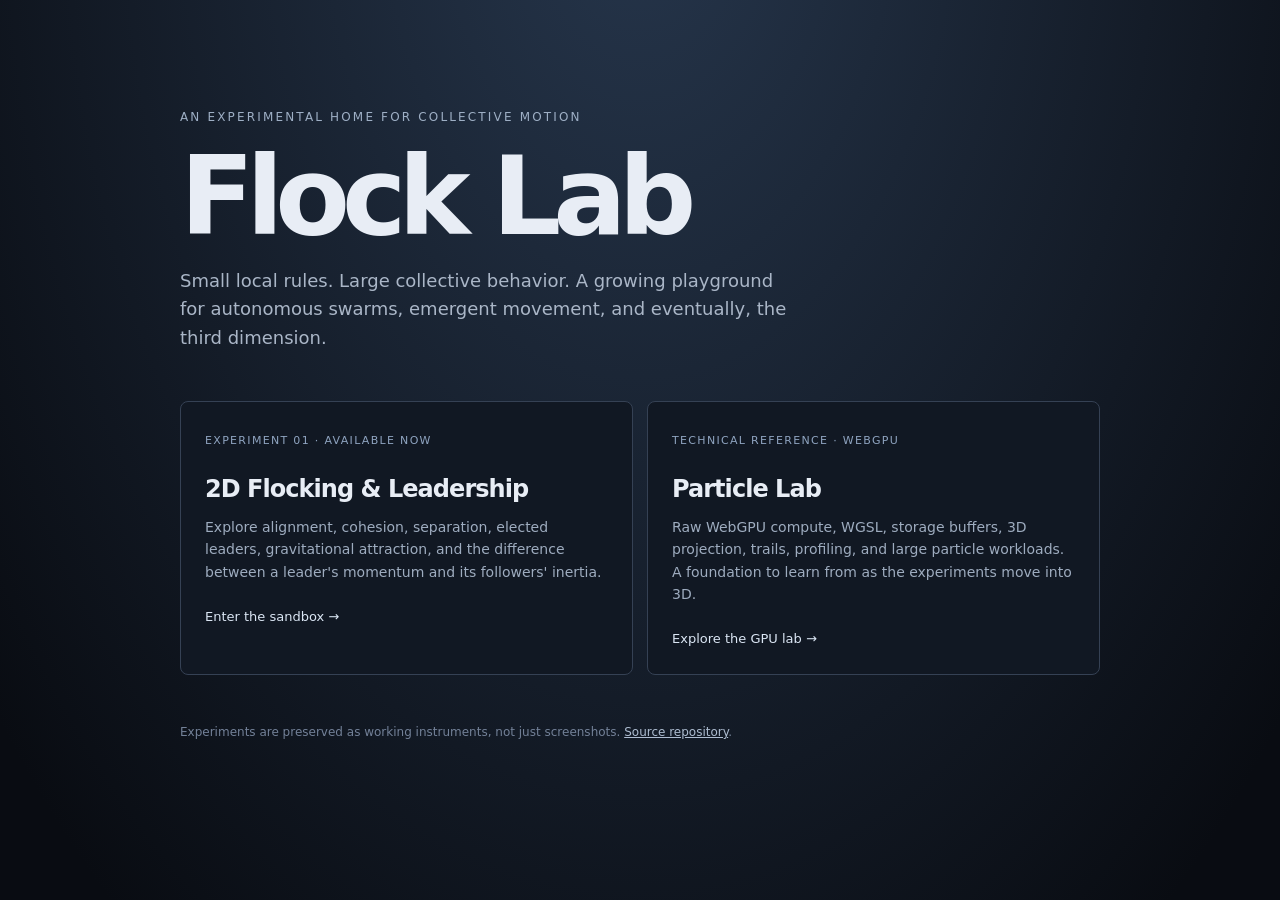
==== index.html @ 4a616946 "Migrate 2D Flock Lab and establish 3D research roadmap" ====
<!doctype html>
<html lang="en">
<head>
<meta charset="utf-8">
<meta name="viewport" content="width=device-width,initial-scale=1">
<meta name="color-scheme" content="dark">
<meta name="description" content="Flock Lab: experiments in emergent swarm behavior, autonomous agents, and 3D particle systems.">
<title>Flock Lab</title>
<style>
:root{color-scheme:dark;background:#090c12;color:#e8edf5;font:16px/1.6 ui-sans-serif,system-ui,-apple-system,"Segoe UI",sans-serif}
*{box-sizing:border-box}
body{margin:0;min-height:100vh;background:radial-gradient(ellipse at 50% -15%,#26364c 0,transparent 52rem),#090c12}
main{width:min(920px,calc(100% - 36px));margin:auto;padding:12vh 0 64px}
.kicker{color:#9eafc5;font-size:12px;letter-spacing:.18em;text-transform:uppercase}
h1{font-size:clamp(3.2rem,9vw,6.8rem);letter-spacing:-.075em;line-height:.95;font-weight:650;margin:18px 0}
.intro{max-width:620px;color:#aab6c7;font-size:18px}
.grid{display:grid;grid-template-columns:repeat(2,minmax(0,1fr));gap:14px;margin-top:48px}
.card{display:block;min-height:220px;padding:24px;border:1px solid #354154;background:#111823;border-radius:8px;color:inherit;text-decoration:none;transition:transform .18s,border-color .18s}
.card:hover{transform:translateY(-3px);border-color:#8297b5}
.card .tag{font-size:11px;letter-spacing:.12em;text-transform:uppercase;color:#8fa4c0}
.card h2{font-size:24px;letter-spacing:-.04em;margin:18px 0 8px}
.card p{font-size:14px;color:#9eacbf;margin:0}
.card .go{display:block;margin-top:24px;color:#dbe6f4;font-size:13px}
footer{margin-top:48px;color:#738198;font-size:12px}
footer a{color:#aebdd1}
@media(max-width:620px){main{padding-top:9vh}.grid{grid-template-columns:1fr}.card{min-height:180px}}
</style>
</head>
<body>
<main>
<div class="kicker">An experimental home for collective motion</div>
<h1>Flock Lab</h1>
<p class="intro">Small local rules. Large collective behavior. A growing playground for autonomous swarms, emergent movement, and eventually, the third dimension.</p>
<section class="grid" aria-label="Experiments">
<a class="card" href="/experiments/2d-flocking/">
<span class="tag">Experiment 01 · Available now</span>
<h2>2D Flocking &amp; Leadership</h2>
<p>Explore alignment, cohesion, separation, elected leaders, gravitational attraction, and the difference between a leader's momentum and its followers' inertia.</p>
<span class="go">Enter the sandbox →</span>
</a>
<a class="card" href="https://github.com/apolito53/web-gpu-lab">
<span class="tag">Technical reference · WebGPU</span>
<h2>Particle Lab</h2>
<p>Raw WebGPU compute, WGSL, storage buffers, 3D projection, trails, profiling, and large particle workloads. A foundation to learn from as the experiments move into 3D.</p>
<span class="go">Explore the GPU lab →</span>
</a>
</section>
<footer>Experiments are preserved as working instruments, not just screenshots. <a href="https://github.com/apolito53/flock-lab">Source repository</a>.</footer>
</main>
</body>
</html>
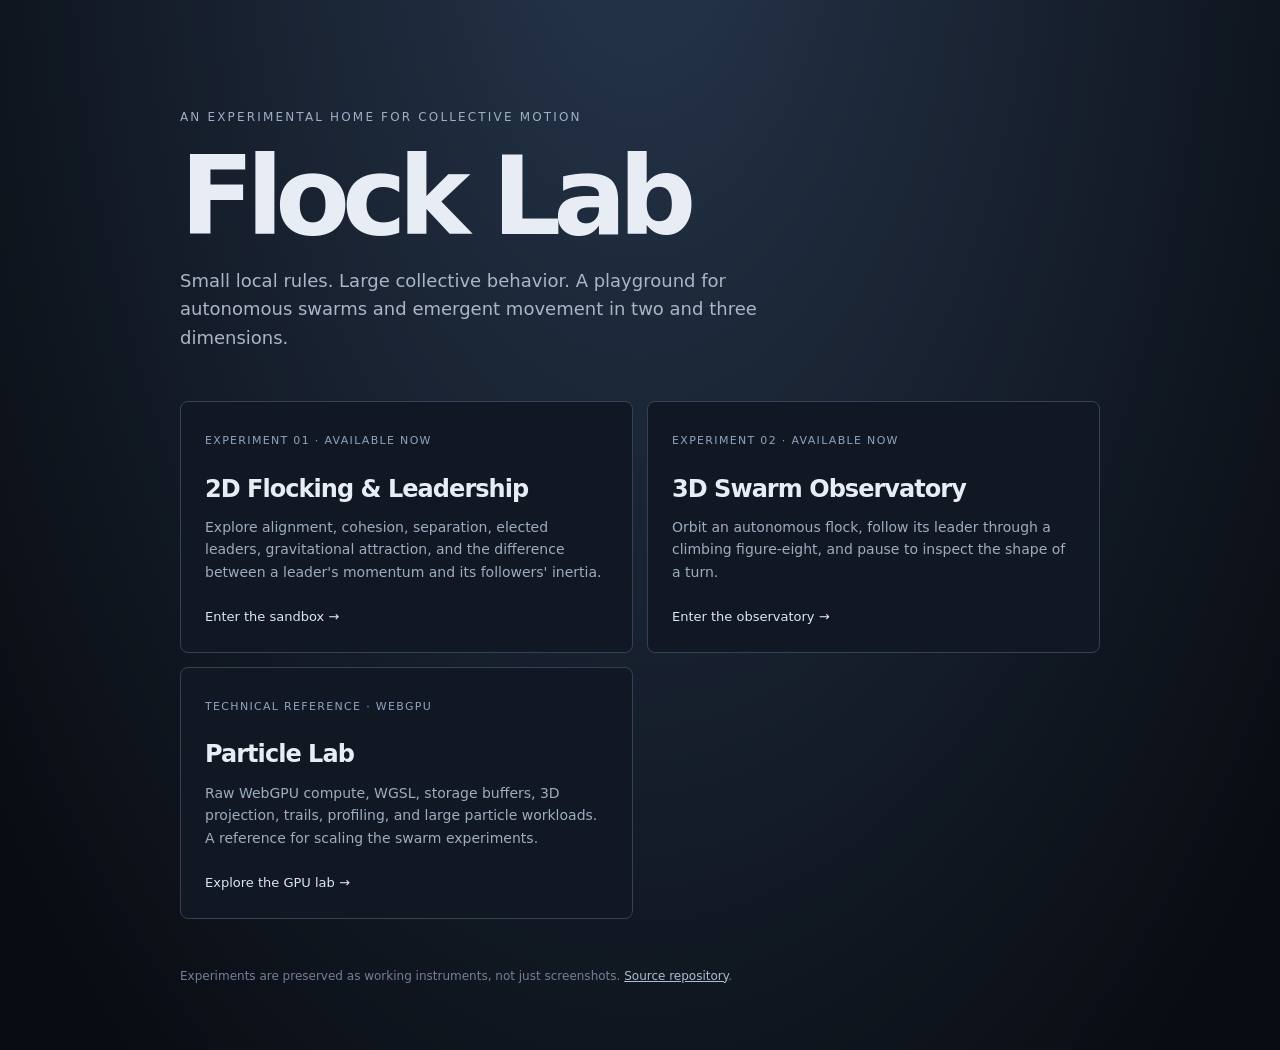
==== commit 5d68a981: "Add an observer-only 3D swarm experiment" ====
--- a/index.html
+++ b/index.html
@@ -30,18 +30,24 @@
 <main>
 <div class="kicker">An experimental home for collective motion</div>
 <h1>Flock Lab</h1>
-<p class="intro">Small local rules. Large collective behavior. A growing playground for autonomous swarms, emergent movement, and eventually, the third dimension.</p>
+<p class="intro">Small local rules. Large collective behavior. A playground for autonomous swarms and emergent movement in two and three dimensions.</p>
 <section class="grid" aria-label="Experiments">
-<a class="card" href="/experiments/2d-flocking/">
+<a class="card" href="./experiments/2d-flocking/">
 <span class="tag">Experiment 01 · Available now</span>
 <h2>2D Flocking &amp; Leadership</h2>
 <p>Explore alignment, cohesion, separation, elected leaders, gravitational attraction, and the difference between a leader's momentum and its followers' inertia.</p>
 <span class="go">Enter the sandbox →</span>
 </a>
+<a class="card" href="./experiments/3d-flocking/">
+<span class="tag">Experiment 02 · Available now</span>
+<h2>3D Swarm Observatory</h2>
+<p>Orbit an autonomous flock, follow its leader through a climbing figure-eight, and pause to inspect the shape of a turn.</p>
+<span class="go">Enter the observatory →</span>
+</a>
 <a class="card" href="https://github.com/apolito53/web-gpu-lab">
 <span class="tag">Technical reference · WebGPU</span>
 <h2>Particle Lab</h2>
-<p>Raw WebGPU compute, WGSL, storage buffers, 3D projection, trails, profiling, and large particle workloads. A foundation to learn from as the experiments move into 3D.</p>
+<p>Raw WebGPU compute, WGSL, storage buffers, 3D projection, trails, profiling, and large particle workloads. A reference for scaling the swarm experiments.</p>
 <span class="go">Explore the GPU lab →</span>
 </a>
 </section>
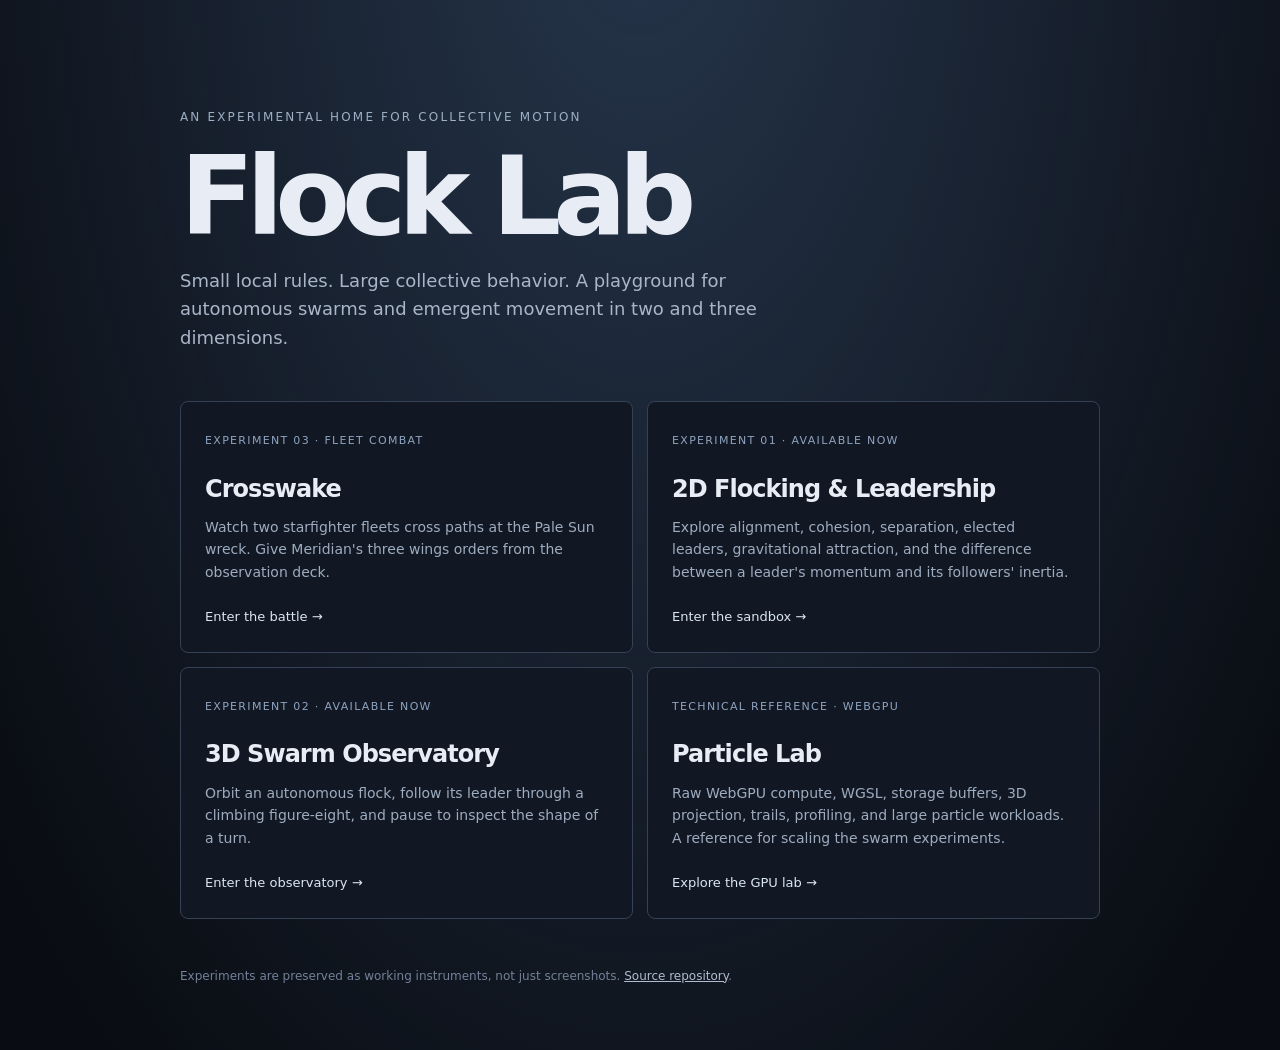
==== commit b01ad5bd: "Add Crosswake autonomous starfighter fleet combat" ====
--- a/index.html
+++ b/index.html
@@ -32,6 +32,12 @@
 <h1>Flock Lab</h1>
 <p class="intro">Small local rules. Large collective behavior. A playground for autonomous swarms and emergent movement in two and three dimensions.</p>
 <section class="grid" aria-label="Experiments">
+<a class="card" href="./experiments/fleet-combat/">
+<span class="tag">Experiment 03 · Fleet combat</span>
+<h2>Crosswake</h2>
+<p>Watch two starfighter fleets cross paths at the Pale Sun wreck. Give Meridian's three wings orders from the observation deck.</p>
+<span class="go">Enter the battle →</span>
+</a>
 <a class="card" href="./experiments/2d-flocking/">
 <span class="tag">Experiment 01 · Available now</span>
 <h2>2D Flocking &amp; Leadership</h2>
